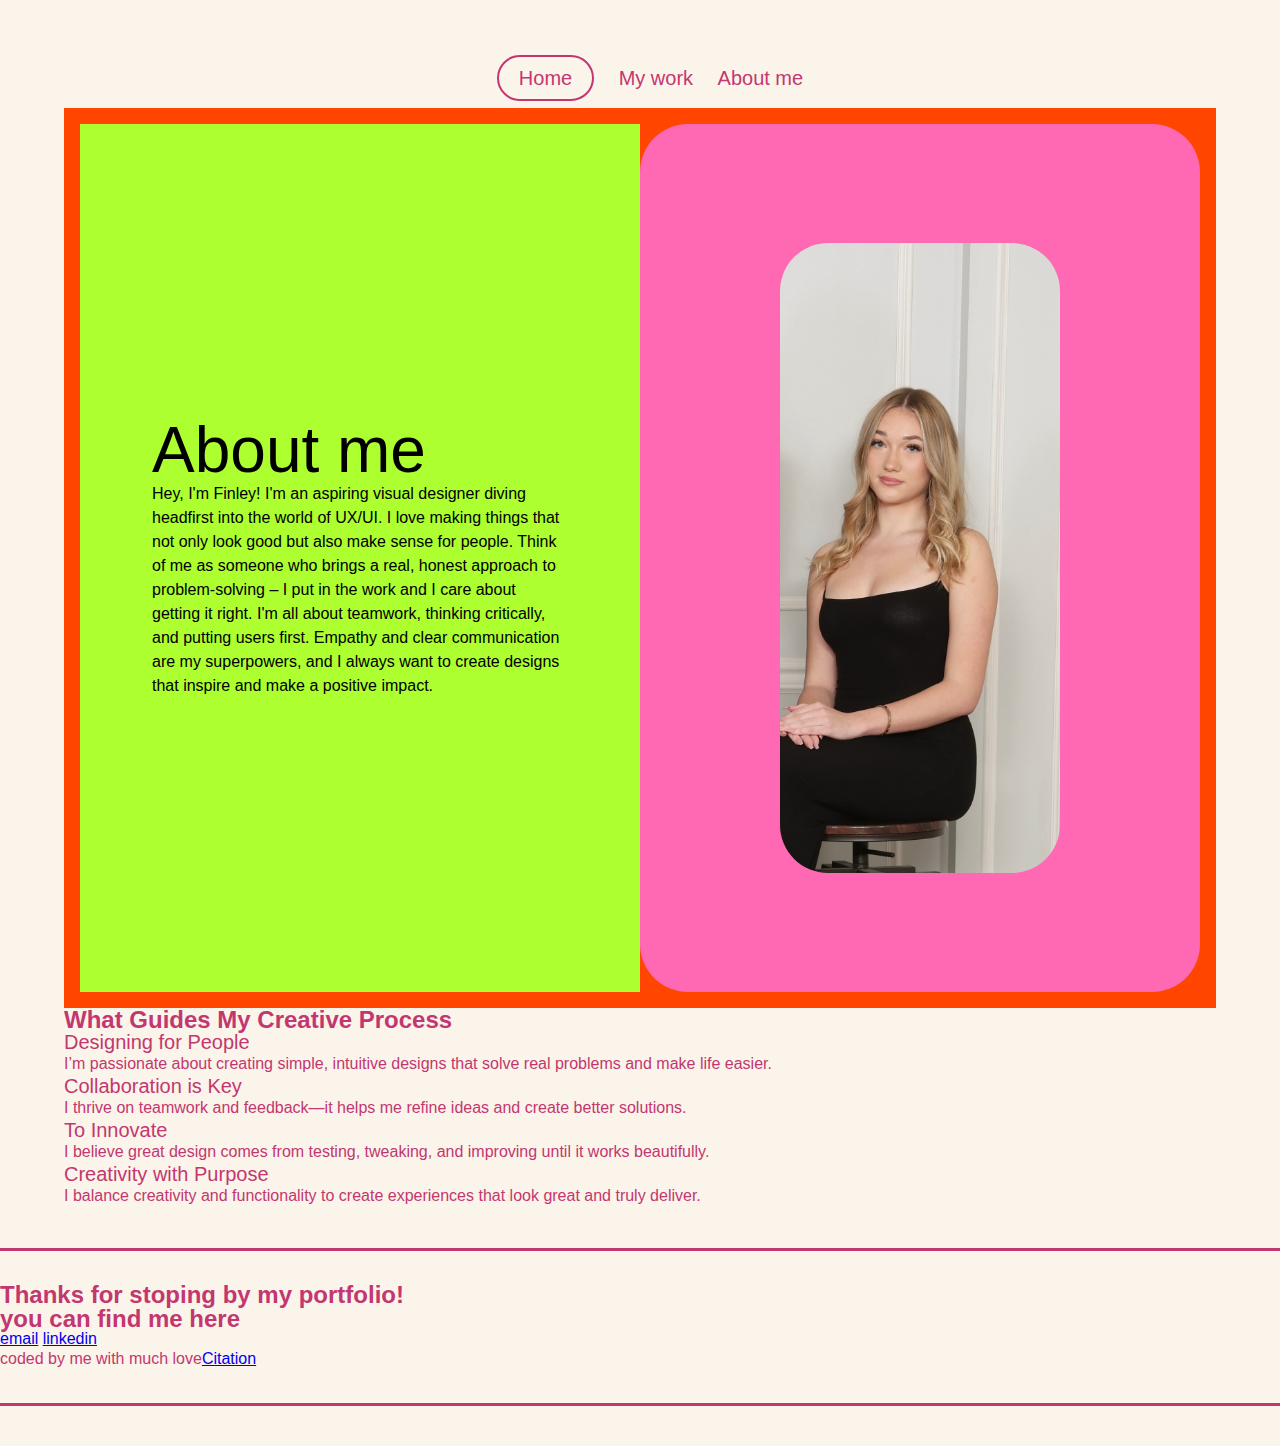
==== about-me.html @ 46d47a9a "updates" ====
<!DOCTYPE html>
<html lang="en">
  <head>
    <meta charset="utf-8" />
    <title>My portfolio</title>
    <meta name="viewport" content="width=device-width, initial-scale=1" />
    <link rel="stylesheet" href="css/styles.css" />
  </head>
  <body>
    <header>
      <nav>
        <a href="index.html">Home</a>
        <a href="projects.html">My work</a>
        <a href="about-me.html">About me</a>
      </nav>
    </header>

    <main>
      <div class="main-content-column">
        <section class="bio-wrapper">
          <div class="box2">
            <div class="bio">
              <h1>About me</h1>
              <p>
                Hey, I'm Finley! I'm an aspiring visual designer diving
                headfirst into the world of UX/UI. I love making things that not
                only look good but also make sense for people. Think of me as
                someone who brings a real, honest approach to problem-solving –
                I put in the work and I care about getting it right. I'm all
                about teamwork, thinking critically, and putting users first.
                Empathy and clear communication are my superpowers, and I always
                want to create designs that inspire and make a positive impact.
              </p>
            </div>
          </div>
          <div class="image-of-me">
            <img
              src="portfolio-images/IMG_5397.jpg"
              alt="place holder image"
              width="809"
              height="1821"
              class="image-of-me"
            />
          </div>
        </section>

        <section class="about-me" id="about">
          <!-- why i design -->
          <section class="creative-process">
            <h2>What Guides My Creative Process</h2>

            <h3>Designing for People</h3>
            <p>
              I’m passionate about creating simple, intuitive designs that solve
              real problems and make life easier.
            </p>

            <h3>Collaboration is Key</h3>
            <p>
              I thrive on teamwork and feedback—it helps me refine ideas and
              create better solutions.
            </p>

            <h3>To Innovate</h3>
            <p>
              I believe great design comes from testing, tweaking, and improving
              until it works beautifully.
            </p>

            <h3>Creativity with Purpose</h3>
            <p>
              I balance creativity and functionality to create experiences that
              look great and truly deliver. 
            </p>
          </section>
          <!-- end of why i design-->
        </section>
      </div>
    </main>

    <footer>
      <h2>Thanks for stoping by my portfolio!</h2>

      <nav>
        <h2>you can find me here</h2>
        <a href="#">email</a>
        <a href="#"> linkedin</a>
      </nav>
      <p>coded by me with much love<a href="citation.html">Citation</a></p>
    </footer>
  </body>
</html>
---- css/styles.css ----
@import url(reset.css);

/* apply a natural box layout model to all elements, but allowing components to change */
html {
  box-sizing: border-box;
}
*,
*:before,
*:after {
  box-sizing: inherit;
}

body {
  background-color: #fbf4ea;
  font-family: "Poppins", Arial, sans-serif;
  margin: 0;
  padding: 0;
}

.circle-bullet {
  list-style-type: circle;
  list-style-position: inside;
}

/* navigation */
header nav {
  text-align: center;
  padding: 1.25rem;
  margin-top: 3rem;
}

/* Make all images responsive */

img {
  max-width: 100%;
  height: auto;
}

.about-me {
  color: #c33770;
}

header nav a {
  color: #c33770;
  text-decoration: none;
  margin-left: 1.25rem;
  font-size: 1.25rem;
  font-weight: 500;
}

.bio-wrapper {
  width: 100%;
  display: flex;
  flex-direction: column;
  min-height: 100vh;
  padding: 1rem;
  background: orangered;
}

.image-of-me {
  border-radius: 3rem;
  width: 100%;
  display: flex;
  flex-direction: column;
  align-items: center;
  justify-content: center;
  background: hotpink;
}

.box2 {
  width: 100%;
  display: flex;
  flex-direction: column;
  align-items: center;
  justify-content: center;
  background: greenyellow;
}

.bio {
  display: flex;
  flex-direction: column;
  padding: 1rem;
  width: 80%;
}

.image-wrapper {
  width: 100%;
  display: flex;
  flex-direction: column;
  border-radius: 3rem;
  padding: 1rem;
}

.project-wrapper {
  width: 100%;
  display: flex;
  flex-direction: column;
  border-radius: 3rem;
  padding: 1rem;
}

.homepage-desktop {
  width: 80%;
}

.homepage-mobile {
  width: 20%;
}
.project-details-1,
.project-details-2 {
  width: 100%;
  padding: 1rem;
}

header nav a[href="index.html"] {
  border: 2px solid #c33770;
  border-radius: 50px;
  padding: 10px 20px;
}

/* hero section homepage */
.hero-area {
  margin: 2.5rem 0;
  padding: 2rem 0;
  border-top: 3px solid #c33770;
  border-bottom: 3px solid #c33770;
  display: inline-block;
  vertical-align: top;
  text-align: left;
  width: 100%;
  height: 500px;
}

.hero-content {
  width: 80rem;
  height: 56.25rem;
  margin: 0 auto;
  padding: 2.5rem;
}

/* hero section for project 1 */
section.project-hero {
  margin: 2.5rem 0;
  padding: 4rem;
  background-color: #c33770;
  display: inline-block;
  vertical-align: top;
  text-align: left;
  width: 100%;
  color: #fbf4ea;
}

.hero-text {
  margin-left: 2rem;
}

.hero-content {
  width: 80rem;
  height: 56.25rem;
  margin: 0 auto;
  padding: 2.5rem;
}

/* project cards */
.project-list {
  display: flex;
  flex-direction: row;
  width: 90%;
  margin: 0 auto;
  text-align: center;
}

/* project cards */
.project-card {
  border: 2px solid #c33770;
  padding: 1.25rem;
  margin: 1.25rem;
  border-radius: 1rem;
  width: 50%;
  min-height: 50vh;
  text-align: left;
  display: flex;
  flex-direction: column;
}

.project-description {
  border-top: 1px solid black;
  margin-top: 1rem;
  padding-top: 0.725rem;
  flex: 1;
}

/*  text styles */
h1 {
  font-size: 4rem;
}

h2 {
  font-size: 1.5rem;
  font-weight: 600;
}

h3 {
  font-size: 1.25rem;
}

p {
  font-size: 1rem;
  line-height: 1.5;
}

.project-description {
  font-size: 1.4rem;
  line-height: 1.4;
}

.special-font {
  font-family: "Shadows Into Light Two", cursive;
}

/*  main content */
main {
  width: 90%;
  margin: 0 auto;
}

/* image styles */
img {
  max-width: 100%;
}

footer {
  margin: 2.5rem 0;
  padding: 2rem 0;
  border-top: 3px solid #c33770;
  border-bottom: 3px solid #c33770;
  display: inline-block;
  vertical-align: top;
  text-align: left;
  width: 100%;
  color: #c33770;
}

.hero-area {
  color: #c36f37;
  padding: 3rem;
  display: flex;
  flex-direction: column;
  background: lightblue;
}

.hero-tagline {
  flex: 1;

  display: flex;
  flex-direction: column;
  align-items: flex-end;
  justify-content: flex-end;
}

/*----------- media Queries -----------*/

/* Large devices (desktops, 992px and up) */
@media (min-width: 992px) {
  .image-wrapper {
    flex-direction: row;
  }

  .project-details-1,
  .project-details-2 {
    width: 50%;
    padding: 1rem;
  }

  .project-wrapper {
    flex-direction: row;
  }

  .bio-wrapper {
    flex-direction: row;
  }

  .image-of-me {
    width: 50%;
  }

  .box2 {
    width: 50%;
  }
}

/* X-Large devices (large desktops, 1200px and up) */
@media (min-width: 1200px) {
}

/* XX-Large devices (larger desktops, 1400px and up) */
@media (min-width: 1400px) {
}
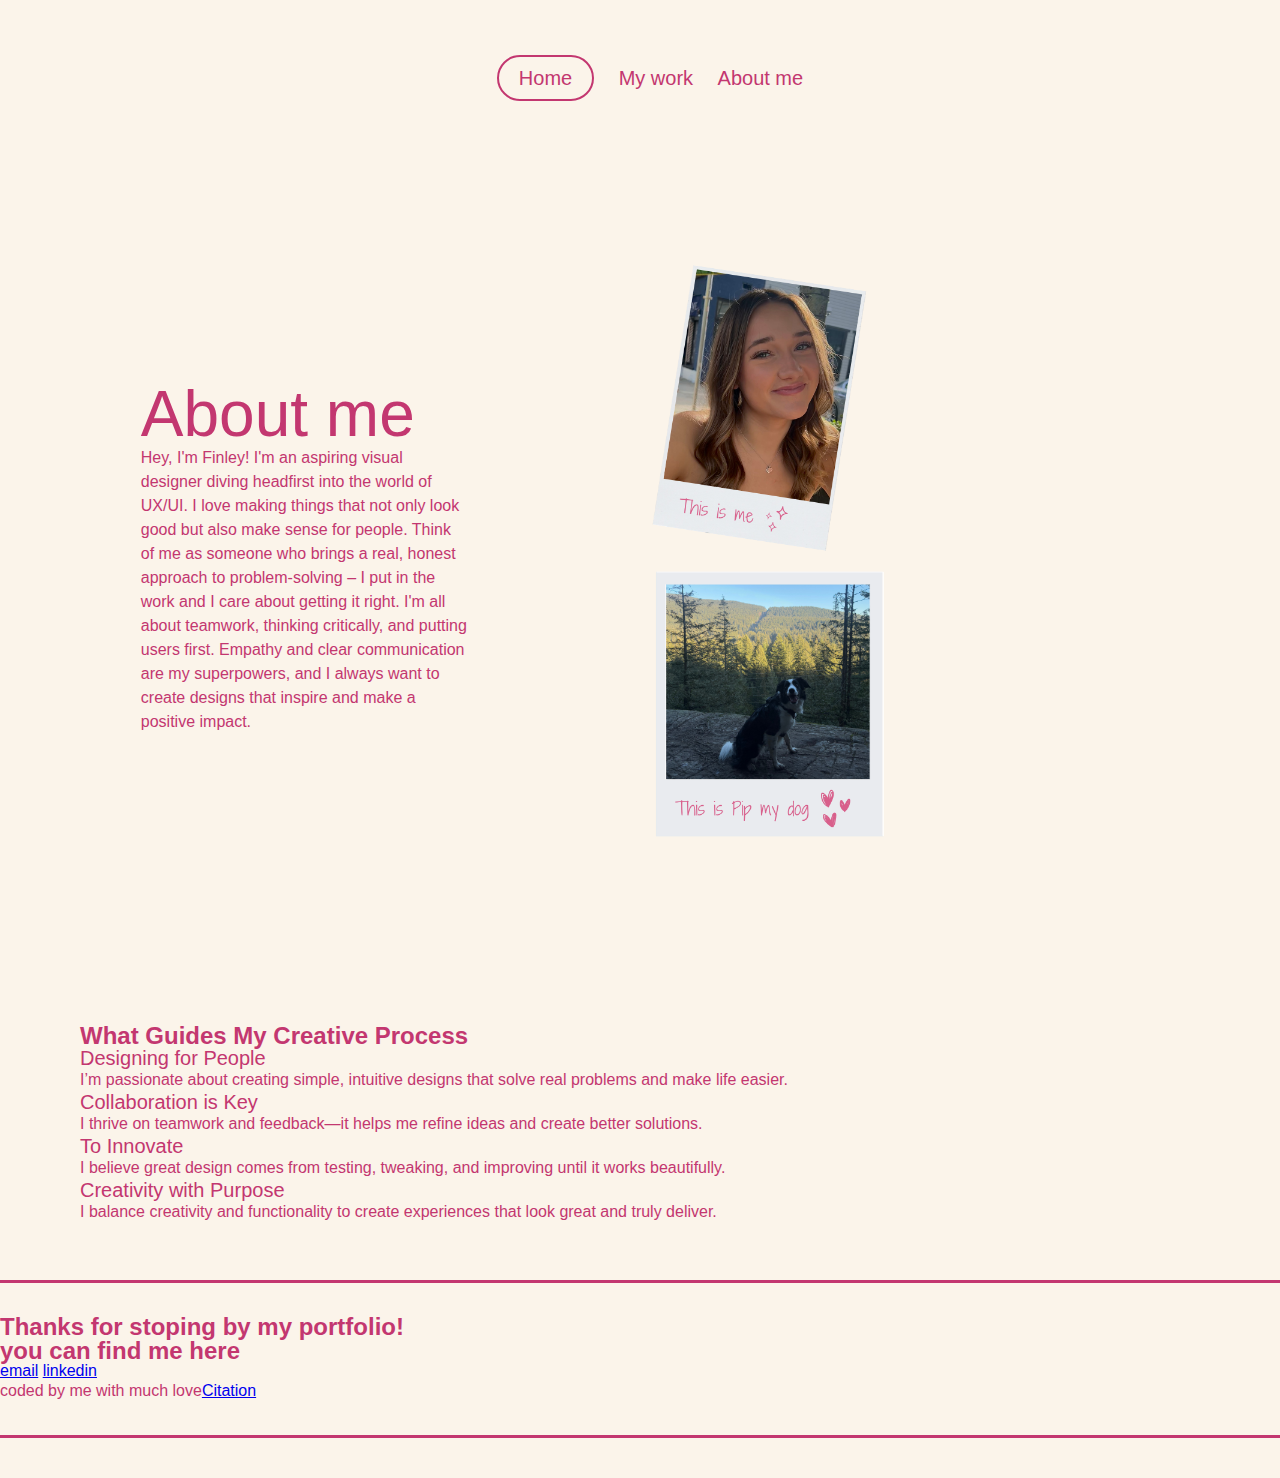
==== commit d7616db3: "update about me page" ====
--- a/about-me.html
+++ b/about-me.html
@@ -34,13 +34,27 @@
             </div>
           </div>
           <div class="image-of-me">
-            <img
-              src="portfolio-images/IMG_5397.jpg"
-              alt="place holder image"
-              width="809"
-              height="1821"
-              class="image-of-me"
-            />
+            <ul>
+              <li>
+                <img
+                  src="portfolio-images/Me.png"
+                  alt="Image of me"
+                  width="500"
+                  height="500"
+                  class="image-of-me"
+                />
+              </li>
+
+              <li>
+                <img
+                  src="portfolio-images/pip.png"
+                  alt="Image of me"
+                  width="500"
+                  height="500"
+                  class="image-of-me"
+                />
+              </li>
+            </ul>
           </div>
         </section>
 
--- a/css/styles.css
+++ b/css/styles.css
@@ -54,7 +54,6 @@
   flex-direction: column;
   min-height: 100vh;
   padding: 1rem;
-  background: orangered;
 }
 
 .image-of-me {
@@ -64,7 +63,6 @@
   flex-direction: column;
   align-items: center;
   justify-content: center;
-  background: hotpink;
 }
 
 .box2 {
@@ -73,7 +71,6 @@
   flex-direction: column;
   align-items: center;
   justify-content: center;
-  background: greenyellow;
 }
 
 .bio {
@@ -81,6 +78,7 @@
   flex-direction: column;
   padding: 1rem;
   width: 80%;
+  color: #c33770;
 }
 
 .image-wrapper {
@@ -88,6 +86,23 @@
   display: flex;
   flex-direction: column;
   border-radius: 3rem;
+  padding: 1rem;
+}
+
+.creative-process {
+  width: 100%;
+  padding: 1rem;
+}
+
+.final-image {
+  padding: 0.5rem;
+}
+
+.icons {
+  padding: 1rem;
+}
+
+.footer-content {
   padding: 1rem;
 }
 
@@ -107,7 +122,15 @@
   width: 20%;
 }
 .project-details-1,
-.project-details-2 {
+.project-details-2,
+.project-details-3,
+.project-details-4,
+.project-details-5
+  .project-details-7
+  .project-details-8
+  .project-9
+  .project-details-10
+  .project-details {
   width: 100%;
   padding: 1rem;
 }
@@ -116,6 +139,10 @@
   border: 2px solid #c33770;
   border-radius: 50px;
   padding: 10px 20px;
+}
+
+.footer {
+  padding: 1rem;
 }
 
 /* hero section homepage */
@@ -164,7 +191,7 @@
 /* project cards */
 .project-list {
   display: flex;
-  flex-direction: row;
+  flex-direction: column;
   width: 90%;
   margin: 0 auto;
   text-align: center;
@@ -184,7 +211,7 @@
 }
 
 .project-description {
-  border-top: 1px solid black;
+  border-top: 1px #c33770;
   margin-top: 1rem;
   padding-top: 0.725rem;
   flex: 1;
@@ -234,24 +261,29 @@
   padding: 2rem 0;
   border-top: 3px solid #c33770;
   border-bottom: 3px solid #c33770;
-  display: inline-block;
-  vertical-align: top;
-  text-align: left;
-  width: 100%;
-  color: #c33770;
+  width: 100%;
+  color: #c33770;
+  display: flex;
+  flex-direction: column;
 }
 
 .hero-area {
-  color: #c36f37;
+  color: #c33770;
   padding: 3rem;
   display: flex;
   flex-direction: column;
-  background: lightblue;
 }
 
 .hero-tagline {
   flex: 1;
-
+  display: flex;
+  flex-direction: column;
+  align-items: flex-end;
+  justify-content: flex-end;
+}
+/*----------- i dont know how to d this -----------*/
+.footer-tagline {
+  flex: 1;
   display: flex;
   flex-direction: column;
   align-items: flex-end;
@@ -267,10 +299,21 @@
   }
 
   .project-details-1,
-  .project-details-2 {
+  .project-details-2
+    .project-3
+    .project-4
+    .project-5
+    .project-details-7
+    .project-details-8
+    .project-9
+    .project-details-10
+    .project-details {
     width: 50%;
     padding: 1rem;
   }
+  .project-list {
+    flex-direction: row;
+  }
 
   .project-wrapper {
     flex-direction: row;
@@ -281,11 +324,11 @@
   }
 
   .image-of-me {
-    width: 50%;
+    width: 60%;
   }
 
   .box2 {
-    width: 50%;
+    width: 40%;
   }
 }
 
@@ -296,3 +339,4 @@
 /* XX-Large devices (larger desktops, 1400px and up) */
 @media (min-width: 1400px) {
 }
+.project-list;
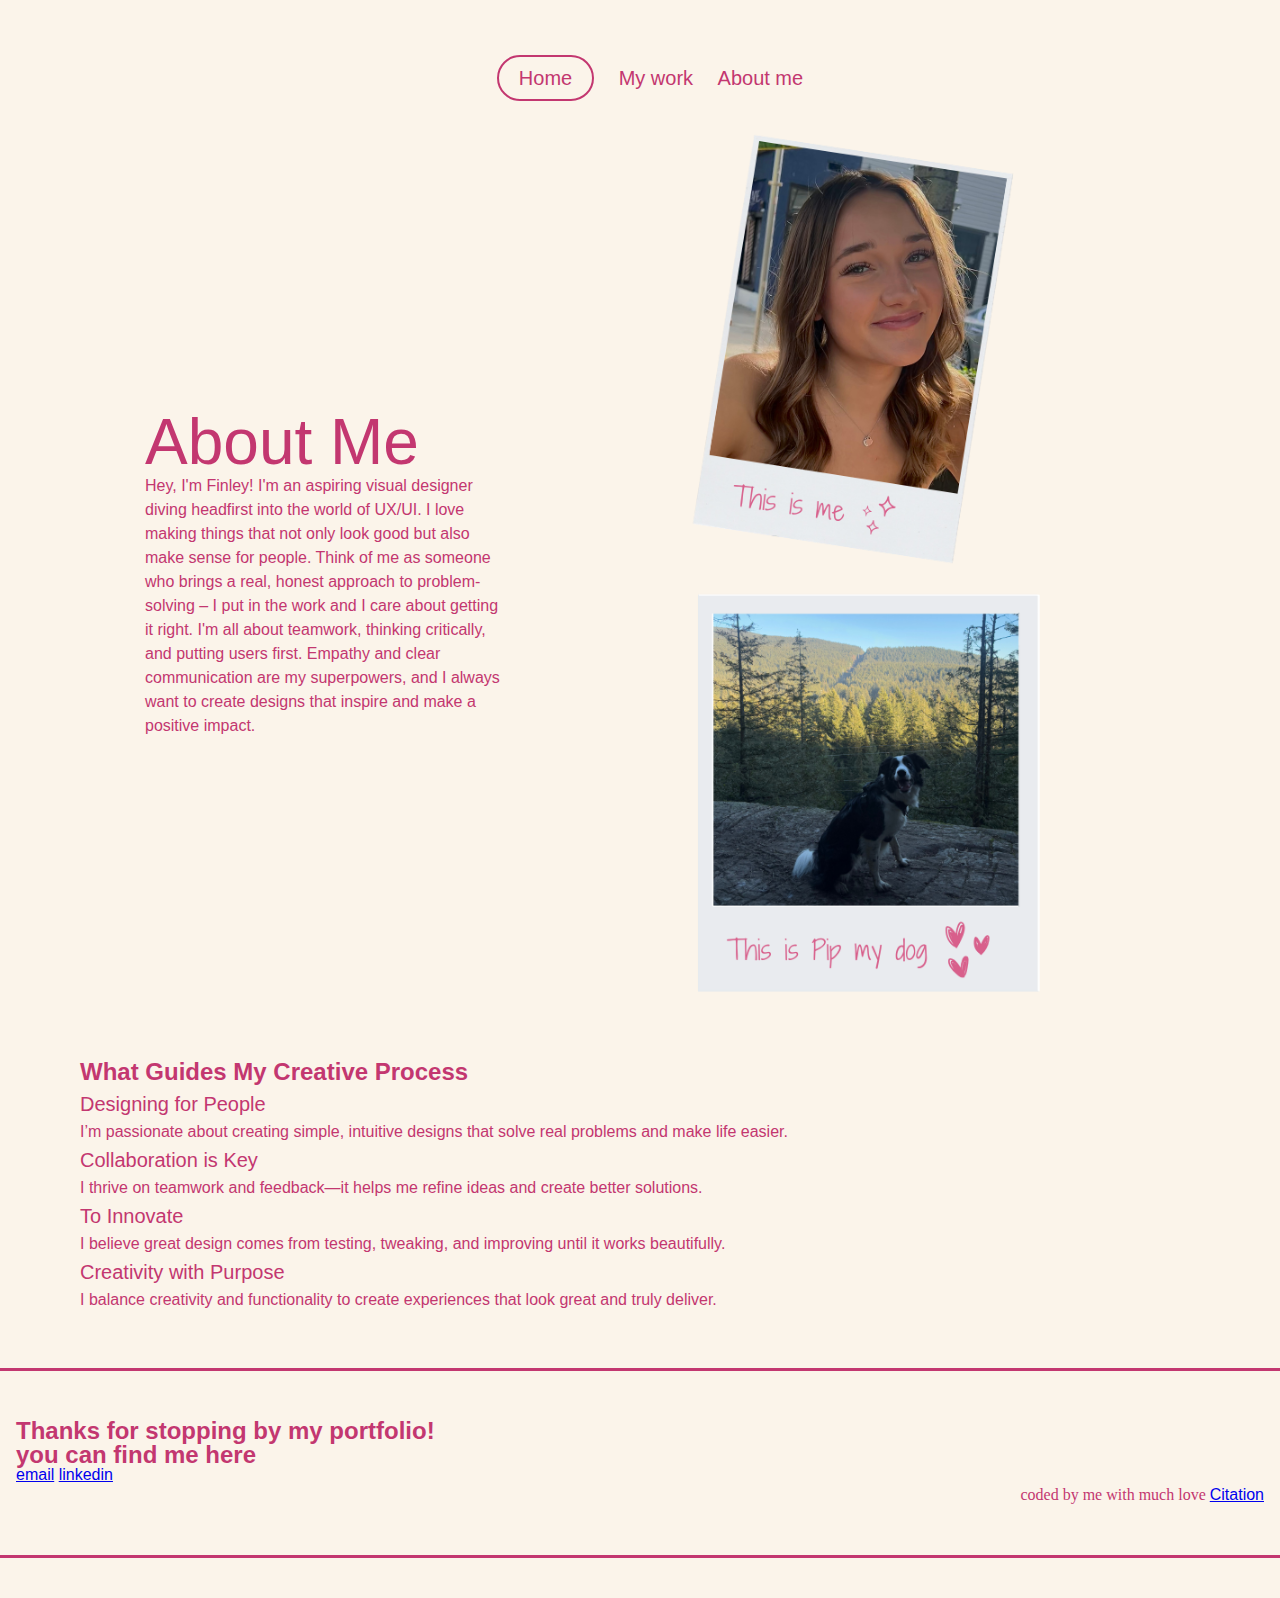
==== commit a66e544f: "update" ====
--- a/about-me.html
+++ b/about-me.html
@@ -20,7 +20,7 @@
         <section class="bio-wrapper">
           <div class="box2">
             <div class="bio">
-              <h1>About me</h1>
+              <h1>About Me</h1>
               <p>
                 Hey, I'm Finley! I'm an aspiring visual designer diving
                 headfirst into the world of UX/UI. I love making things that not
@@ -93,14 +93,23 @@
     </main>
 
     <footer>
-      <h2>Thanks for stoping by my portfolio!</h2>
+      <section class="footer-content">
+        <h2>Thanks for stopping by my portfolio!</h2>
 
-      <nav>
-        <h2>you can find me here</h2>
-        <a href="#">email</a>
-        <a href="#"> linkedin</a>
-      </nav>
-      <p>coded by me with much love<a href="citation.html">Citation</a></p>
+        <nav>
+          <h2>you can find me here</h2>
+          <a href="#">email</a>
+          <a href="#"> linkedin</a>
+          <a href="#"> </a>
+        </nav>
+
+        <div class="footer-tagline">
+          <p> <span class="special-font"> coded by me with much love </span> <a href="citation.html">Citation</a></p>
+        </div>
+      </section>
+
+      </section>
     </footer>
+    
   </body>
 </html>
--- a/css/styles.css
+++ b/css/styles.css
@@ -71,6 +71,7 @@
   flex-direction: column;
   align-items: center;
   justify-content: center;
+  color: #c33770;
 }
 
 .bio {
@@ -216,6 +217,12 @@
   padding-top: 0.725rem;
   flex: 1;
 }
+.creative-process {
+  font-size: 1.4rem;
+  line-height: 2rem;
+  display: flex;
+  flex-direction: column;
+}
 
 /*  text styles */
 h1 {
@@ -243,6 +250,10 @@
 
 .special-font {
   font-family: "Shadows Into Light Two", cursive;
+}
+
+.heading {
+  color: #c33770;
 }
 
 /*  main content */
@@ -324,11 +335,11 @@
   }
 
   .image-of-me {
-    width: 60%;
+    width: 90%;
   }
 
   .box2 {
-    width: 40%;
+    width: 70%;
   }
 }
 
@@ -339,4 +350,3 @@
 /* XX-Large devices (larger desktops, 1400px and up) */
 @media (min-width: 1400px) {
 }
-.project-list;
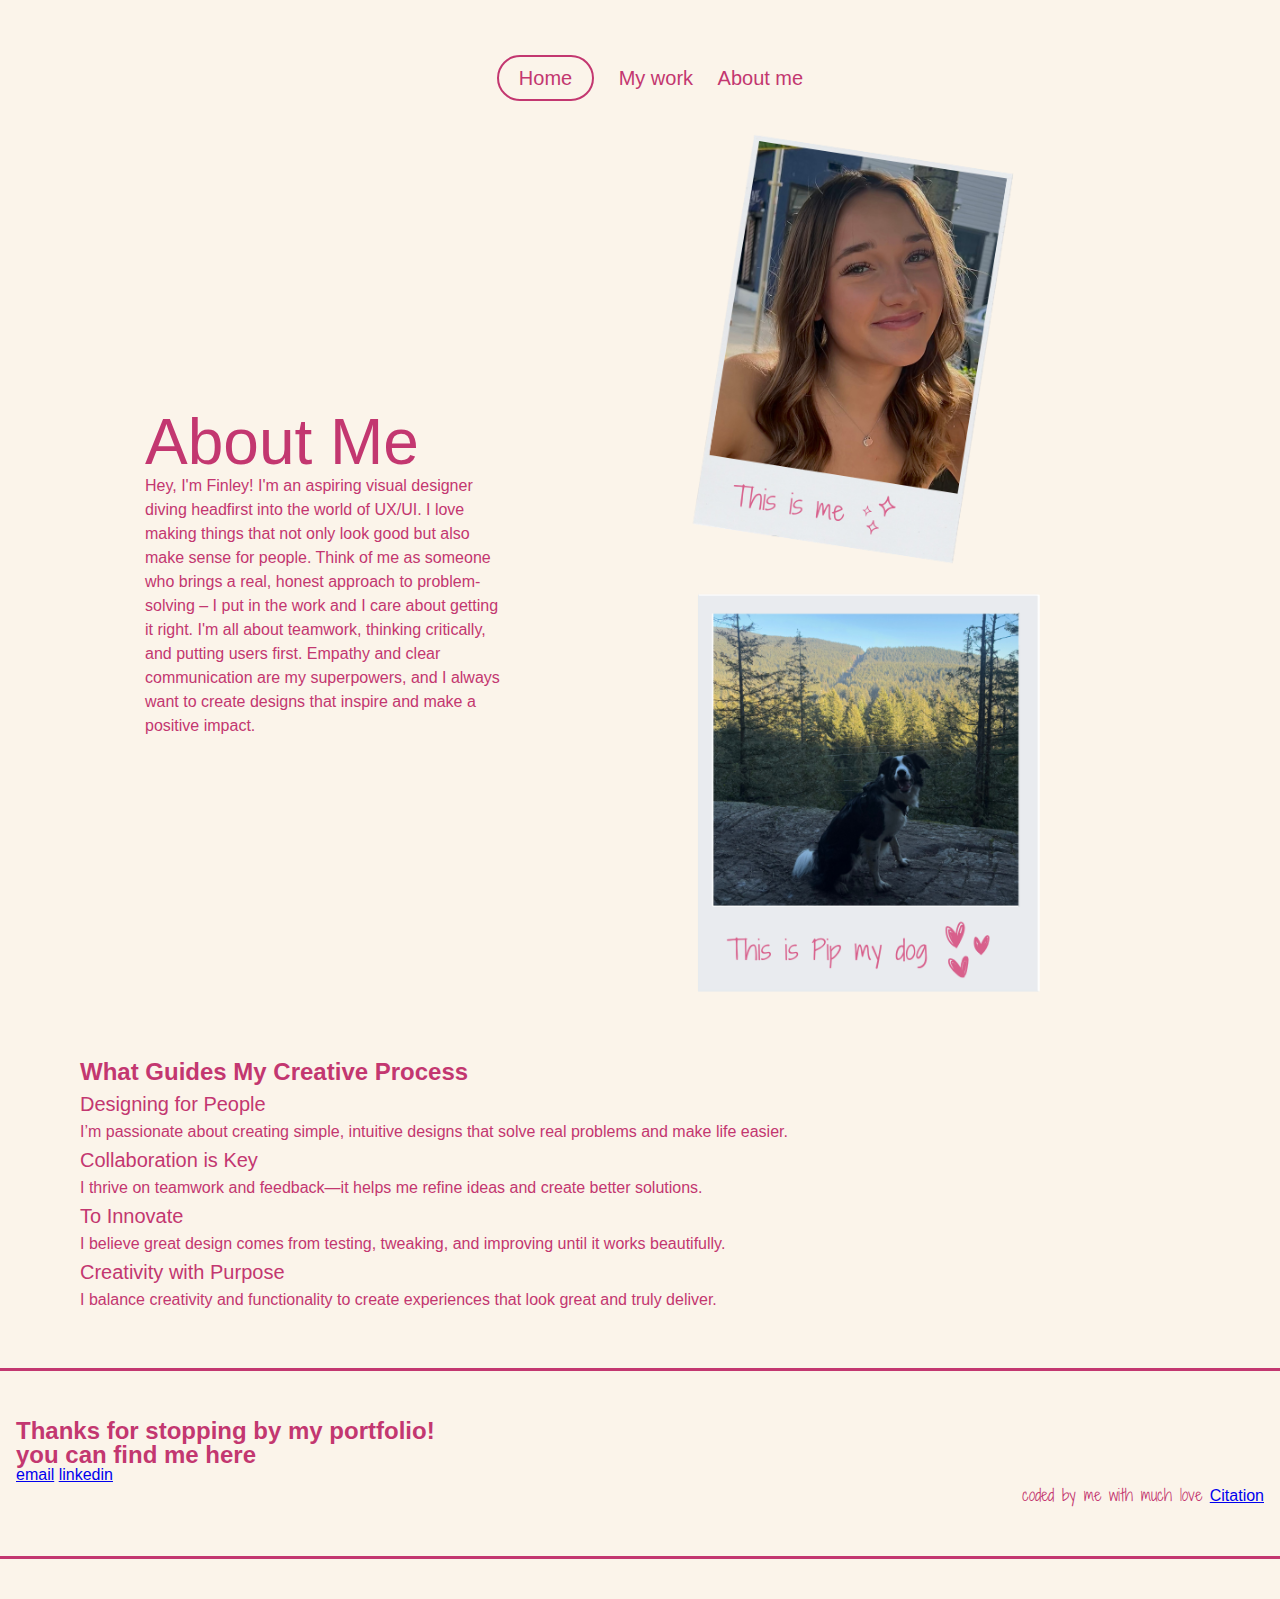
==== commit 3f192402: "updates" ====
--- a/about-me.html
+++ b/about-me.html
@@ -5,6 +5,10 @@
     <title>My portfolio</title>
     <meta name="viewport" content="width=device-width, initial-scale=1" />
     <link rel="stylesheet" href="css/styles.css" />
+    <link
+      href="https://fonts.googleapis.com/css2?family=Shadows+Into+Light+Two&display=swap"
+      rel="stylesheet"
+    />
   </head>
   <body>
     <header>
@@ -95,21 +99,19 @@
     <footer>
       <section class="footer-content">
         <h2>Thanks for stopping by my portfolio!</h2>
-
         <nav>
           <h2>you can find me here</h2>
           <a href="#">email</a>
           <a href="#"> linkedin</a>
           <a href="#"> </a>
         </nav>
-
         <div class="footer-tagline">
-          <p> <span class="special-font"> coded by me with much love </span> <a href="citation.html">Citation</a></p>
+          <p>
+            <span class="special-font"> coded by me with much love </span>
+            <a href="citation.html">Citation</a>
+          </p>
         </div>
       </section>
-
-      </section>
     </footer>
-    
   </body>
 </html>
--- a/css/styles.css
+++ b/css/styles.css
@@ -16,10 +16,46 @@
   margin: 0;
   padding: 0;
 }
-
+/* Make all images responsive */
+
+img {
+  max-width: 100%;
+  height: auto;
+}
+
+/* Typography Styles */
+
+h1 {
+  font-size: 2.2rem;
+}
+
+h2 {
+  font-size: 1.5rem;
+  font-weight: 600;
+}
+
+h3 {
+  font-size: 1.25rem;
+}
+
+p {
+  font-size: 1rem;
+  line-height: 1.5;
+}
+
+.project-subheading {
+  font-size: 1.5rem;
+  font-weight: 600;
+  margin-bottom: 1rem;
+}
+
+.project-details-list {
+  margin-bottom: 1rem;
+}
 .circle-bullet {
   list-style-type: circle;
   list-style-position: inside;
+  margin-bottom: 0.5rem;
 }
 
 /* navigation */
@@ -27,13 +63,6 @@
   text-align: center;
   padding: 1.25rem;
   margin-top: 3rem;
-}
-
-/* Make all images responsive */
-
-img {
-  max-width: 100%;
-  height: auto;
 }
 
 .about-me {
@@ -134,6 +163,7 @@
   .project-details {
   width: 100%;
   padding: 1rem;
+  background: lightblue;
 }
 
 header nav a[href="index.html"] {
@@ -204,7 +234,7 @@
   padding: 1.25rem;
   margin: 1.25rem;
   border-radius: 1rem;
-  width: 50%;
+  width: 100%;
   min-height: 50vh;
   text-align: left;
   display: flex;
@@ -217,35 +247,17 @@
   padding-top: 0.725rem;
   flex: 1;
 }
+
+.project-case-study-description {
+  font-size: 1.4rem;
+  line-height: 1.4;
+  margin-bottom: 1rem;
+}
 .creative-process {
   font-size: 1.4rem;
   line-height: 2rem;
   display: flex;
   flex-direction: column;
-}
-
-/*  text styles */
-h1 {
-  font-size: 4rem;
-}
-
-h2 {
-  font-size: 1.5rem;
-  font-weight: 600;
-}
-
-h3 {
-  font-size: 1.25rem;
-}
-
-p {
-  font-size: 1rem;
-  line-height: 1.5;
-}
-
-.project-description {
-  font-size: 1.4rem;
-  line-height: 1.4;
 }
 
 .special-font {
@@ -260,11 +272,6 @@
 main {
   width: 90%;
   margin: 0 auto;
-}
-
-/* image styles */
-img {
-  max-width: 100%;
 }
 
 footer {
@@ -308,7 +315,12 @@
   .image-wrapper {
     flex-direction: row;
   }
-
+  h1 {
+    font-size: 4rem;
+  }
+  .project-card {
+    width: 50%;
+  }
   .project-details-1,
   .project-details-2
     .project-3
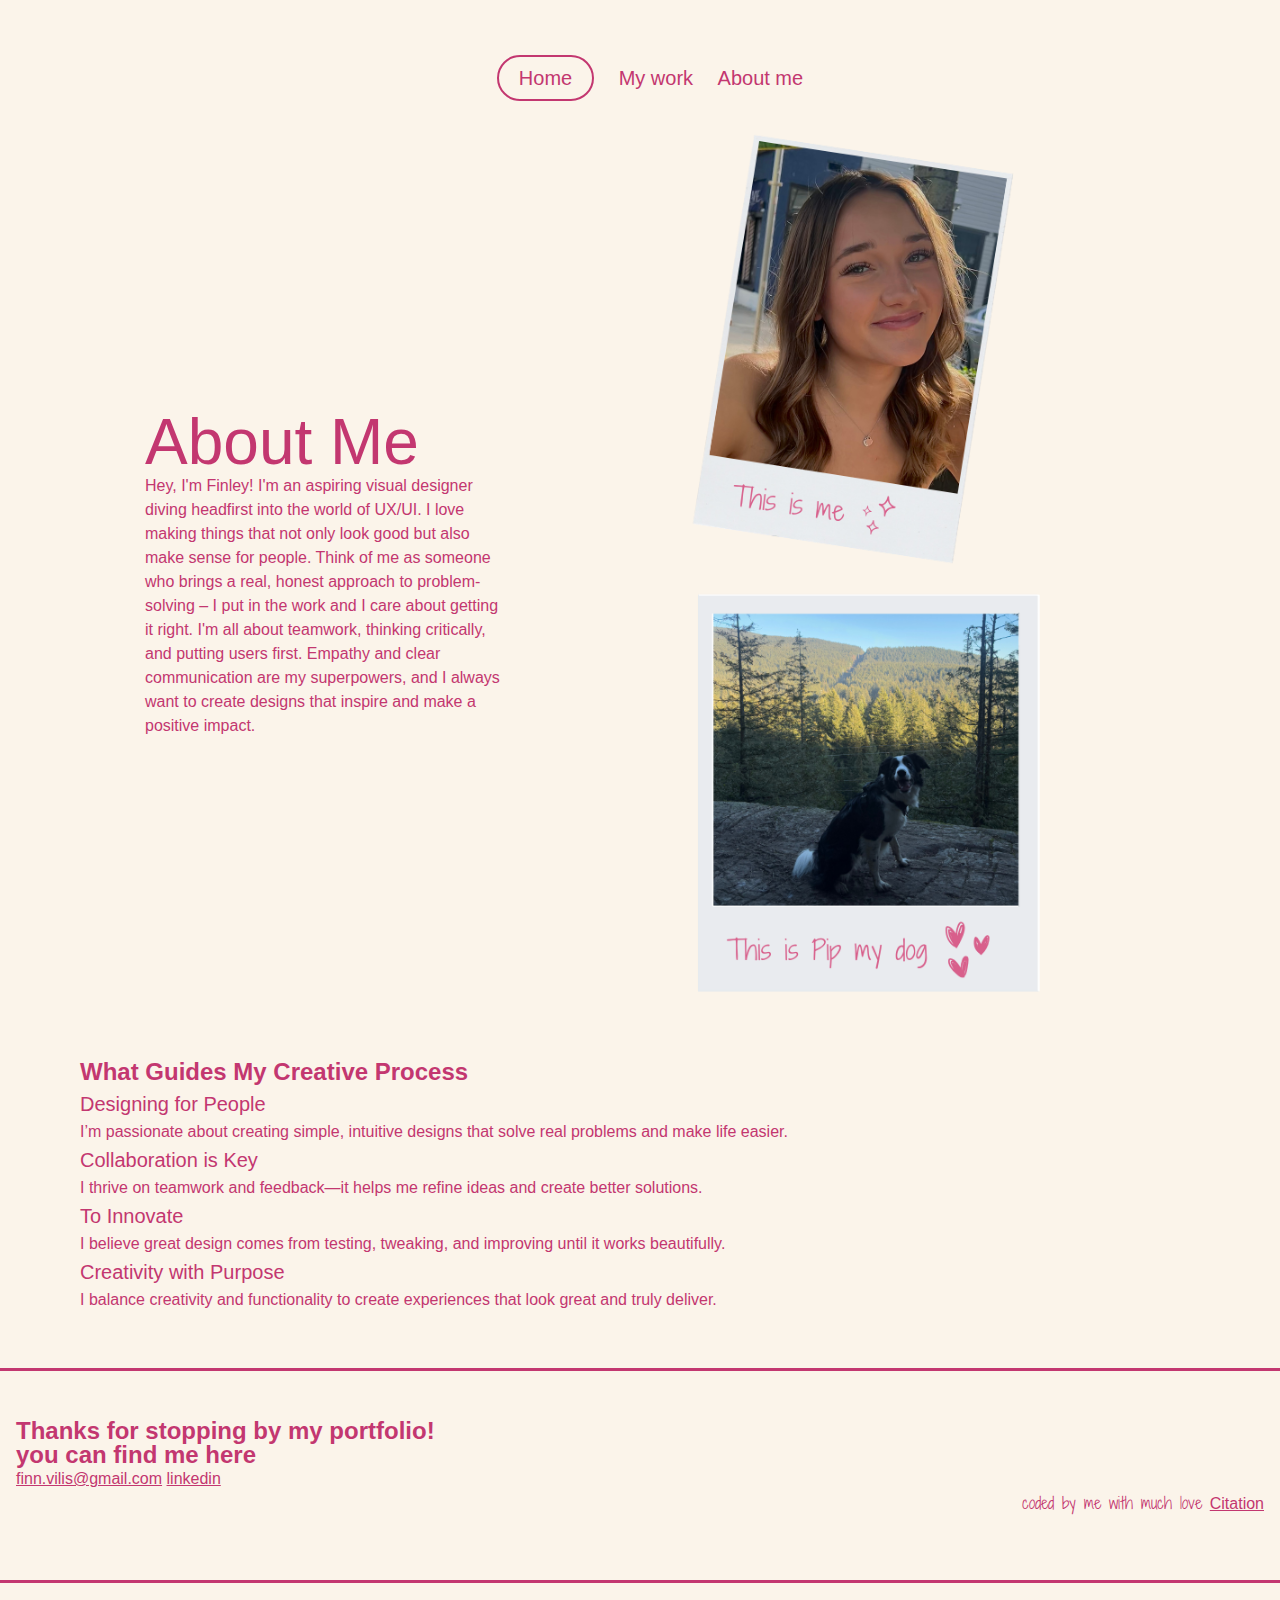
==== commit 14195375: "updated footer" ====
--- a/about-me.html
+++ b/about-me.html
@@ -101,9 +101,10 @@
         <h2>Thanks for stopping by my portfolio!</h2>
         <nav>
           <h2>you can find me here</h2>
-          <a href="#">email</a>
-          <a href="#"> linkedin</a>
-          <a href="#"> </a>
+          <a href="mailto:finn.vilis@gmail.com">finn.vilis@gmail.com</a>
+          <a href="https://www.linkedin.com/in/finley-vilis-b42b15308">
+            linkedin</a
+          >
         </nav>
         <div class="footer-tagline">
           <p>
--- a/css/styles.css
+++ b/css/styles.css
@@ -27,6 +27,7 @@
 
 h1 {
   font-size: 2.2rem;
+  line-height: 2.5rem;
 }
 
 h2 {
@@ -64,11 +65,6 @@
   padding: 1.25rem;
   margin-top: 3rem;
 }
-
-.about-me {
-  color: #c33770;
-}
-
 header nav a {
   color: #c33770;
   text-decoration: none;
@@ -77,6 +73,25 @@
   font-weight: 500;
 }
 
+header nav a[href="index.html"] {
+  border: 2px solid #c33770;
+  border-radius: 50px;
+  padding: 10px 20px;
+}
+
+a {
+  color: inherit;
+}
+/*  main content */
+main {
+  width: 90%;
+  margin: 0 auto;
+}
+
+/*  about me content */
+.about-me {
+  color: #c33770;
+}
 .bio-wrapper {
   width: 100%;
   display: flex;
@@ -124,23 +139,21 @@
   padding: 1rem;
 }
 
+/*  top 10 website */
+
+.project-wrapper {
+  width: 100%;
+  display: flex;
+  flex-direction: column;
+  border-radius: 3rem;
+  padding: 1rem;
+}
+
 .final-image {
   padding: 0.5rem;
 }
 
 .icons {
-  padding: 1rem;
-}
-
-.footer-content {
-  padding: 1rem;
-}
-
-.project-wrapper {
-  width: 100%;
-  display: flex;
-  flex-direction: column;
-  border-radius: 3rem;
   padding: 1rem;
 }
 
@@ -163,17 +176,6 @@
   .project-details {
   width: 100%;
   padding: 1rem;
-  background: lightblue;
-}
-
-header nav a[href="index.html"] {
-  border: 2px solid #c33770;
-  border-radius: 50px;
-  padding: 10px 20px;
-}
-
-.footer {
-  padding: 1rem;
 }
 
 /* hero section homepage */
@@ -188,7 +190,20 @@
   width: 100%;
   height: 500px;
 }
-
+.hero-area {
+  color: #c33770;
+  padding: 3rem;
+  display: flex;
+  flex-direction: column;
+}
+
+.hero-tagline {
+  flex: 1;
+  display: flex;
+  flex-direction: column;
+  align-items: flex-end;
+  justify-content: flex-end;
+}
 .hero-content {
   width: 80rem;
   height: 56.25rem;
@@ -268,12 +283,6 @@
   color: #c33770;
 }
 
-/*  main content */
-main {
-  width: 90%;
-  margin: 0 auto;
-}
-
 footer {
   margin: 2.5rem 0;
   padding: 2rem 0;
@@ -284,28 +293,22 @@
   display: flex;
   flex-direction: column;
 }
-
-.hero-area {
-  color: #c33770;
-  padding: 3rem;
-  display: flex;
-  flex-direction: column;
-}
-
-.hero-tagline {
+.footer-tagline {
   flex: 1;
   display: flex;
   flex-direction: column;
   align-items: flex-end;
   justify-content: flex-end;
 }
-/*----------- i dont know how to d this -----------*/
-.footer-tagline {
-  flex: 1;
-  display: flex;
-  flex-direction: column;
-  align-items: flex-end;
-  justify-content: flex-end;
+
+.footer-content {
+  padding: 1rem;
+  margin-bottom: 1rem;
+  line-height: 1.5rem;
+}
+
+.footer {
+  padding: 1rem;
 }
 
 /*----------- media Queries -----------*/
@@ -317,6 +320,7 @@
   }
   h1 {
     font-size: 4rem;
+    line-height: 4rem;
   }
   .project-card {
     width: 50%;
@@ -353,7 +357,6 @@
   .box2 {
     width: 70%;
   }
-}
 
 /* X-Large devices (large desktops, 1200px and up) */
 @media (min-width: 1200px) {
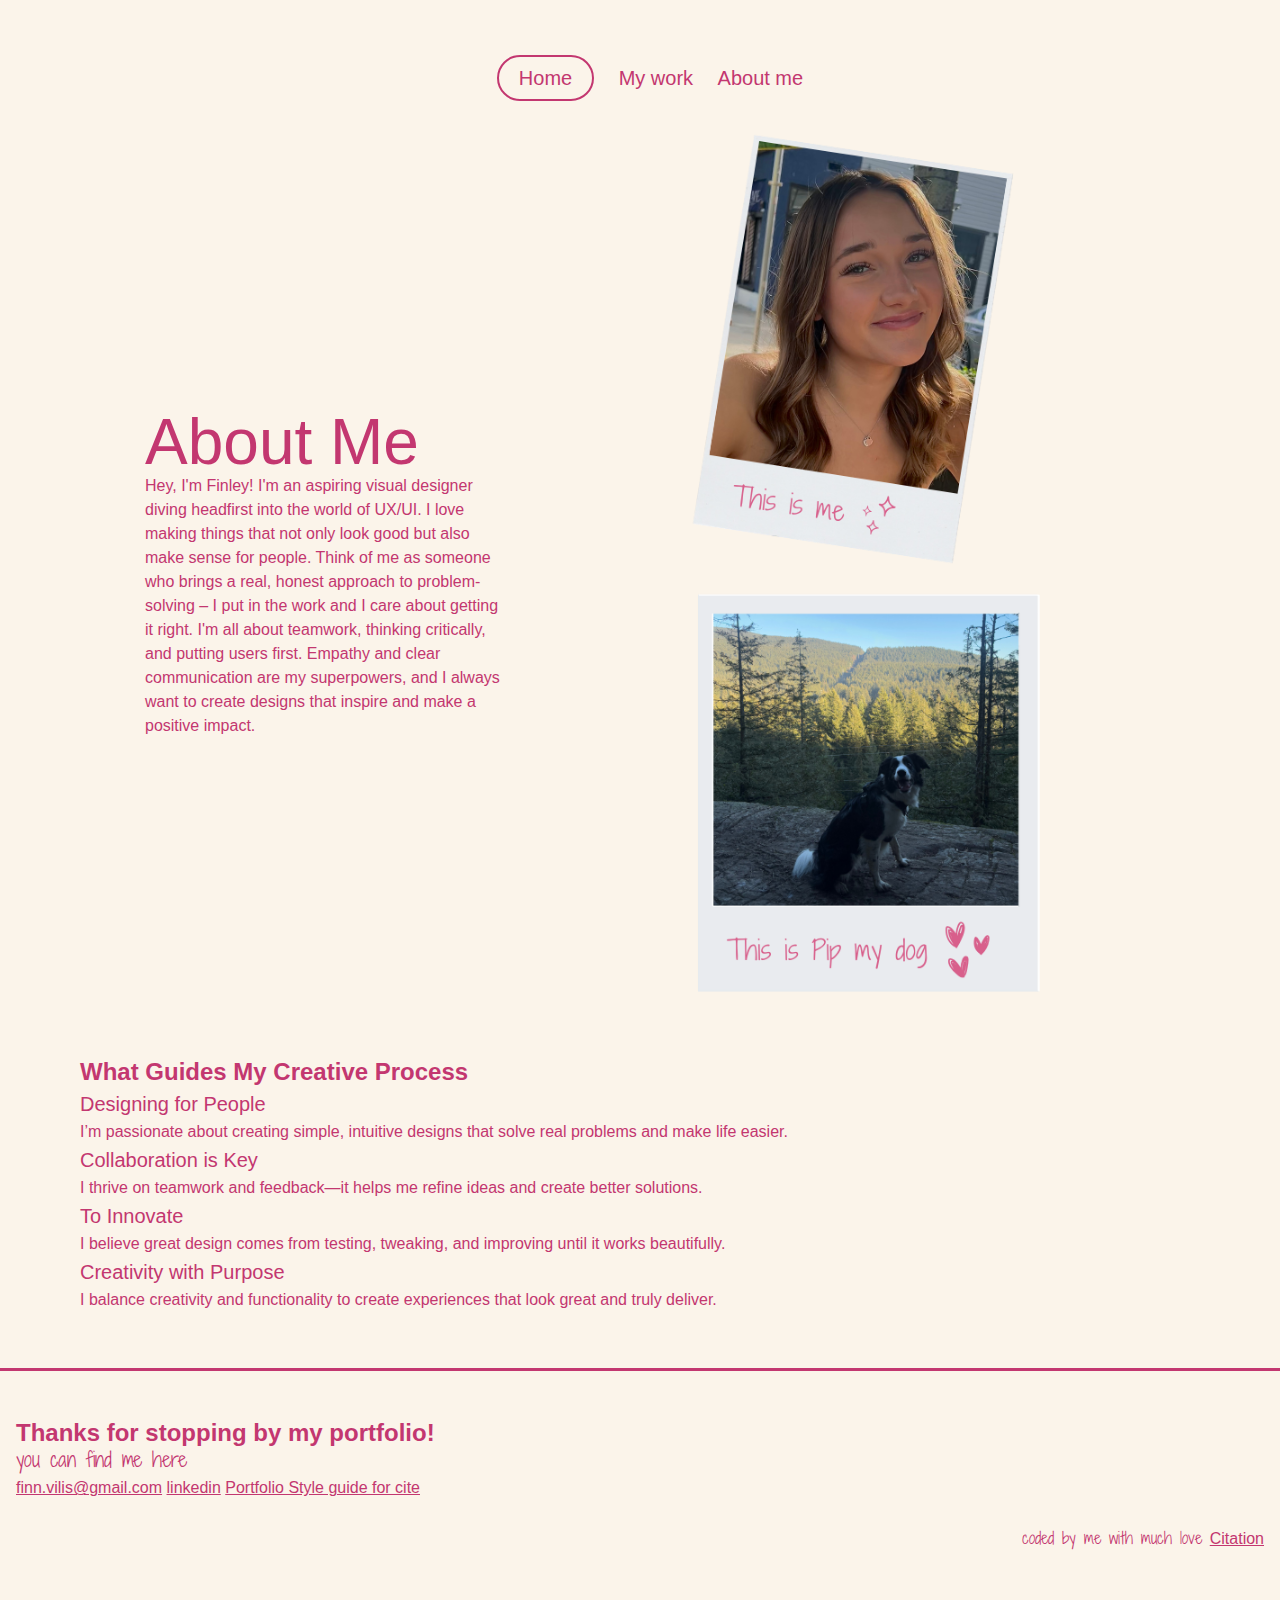
==== commit b06d8a5c: "final update" ====
--- a/about-me.html
+++ b/about-me.html
@@ -99,11 +99,16 @@
     <footer>
       <section class="footer-content">
         <h2>Thanks for stopping by my portfolio!</h2>
+        <h3><span class="special-font">you can find me here</span></h3>
         <nav>
-          <h2>you can find me here</h2>
           <a href="mailto:finn.vilis@gmail.com">finn.vilis@gmail.com</a>
           <a href="https://www.linkedin.com/in/finley-vilis-b42b15308">
             linkedin</a
+          >
+          <a
+            href=" https://www.figma.com/design/XBQACeEDdHPGKYq5IvrIqQ/Finley-Vilis-Portfolio-style-guide"
+          >
+            Portfolio Style guide for cite</a
           >
         </nav>
         <div class="footer-tagline">
--- a/css/styles.css
+++ b/css/styles.css
@@ -133,6 +133,7 @@
   border-radius: 3rem;
   padding: 1rem;
 }
+
 
 .creative-process {
   width: 100%;
@@ -234,6 +235,14 @@
   padding: 2.5rem;
 }
 
+.citation{
+  margin: 3rem;
+  color: #c33770;
+  font-size: 1.4rem;
+  line-height: 1.4;
+  margin-bottom: 1rem;
+}
+
 /* project cards */
 .project-list {
   display: flex;
@@ -299,12 +308,13 @@
   flex-direction: column;
   align-items: flex-end;
   justify-content: flex-end;
+  margin-top:1.5rem;
 }
 
 .footer-content {
   padding: 1rem;
   margin-bottom: 1rem;
-  line-height: 1.5rem;
+  line-height: 1.7rem;
 }
 
 .footer {
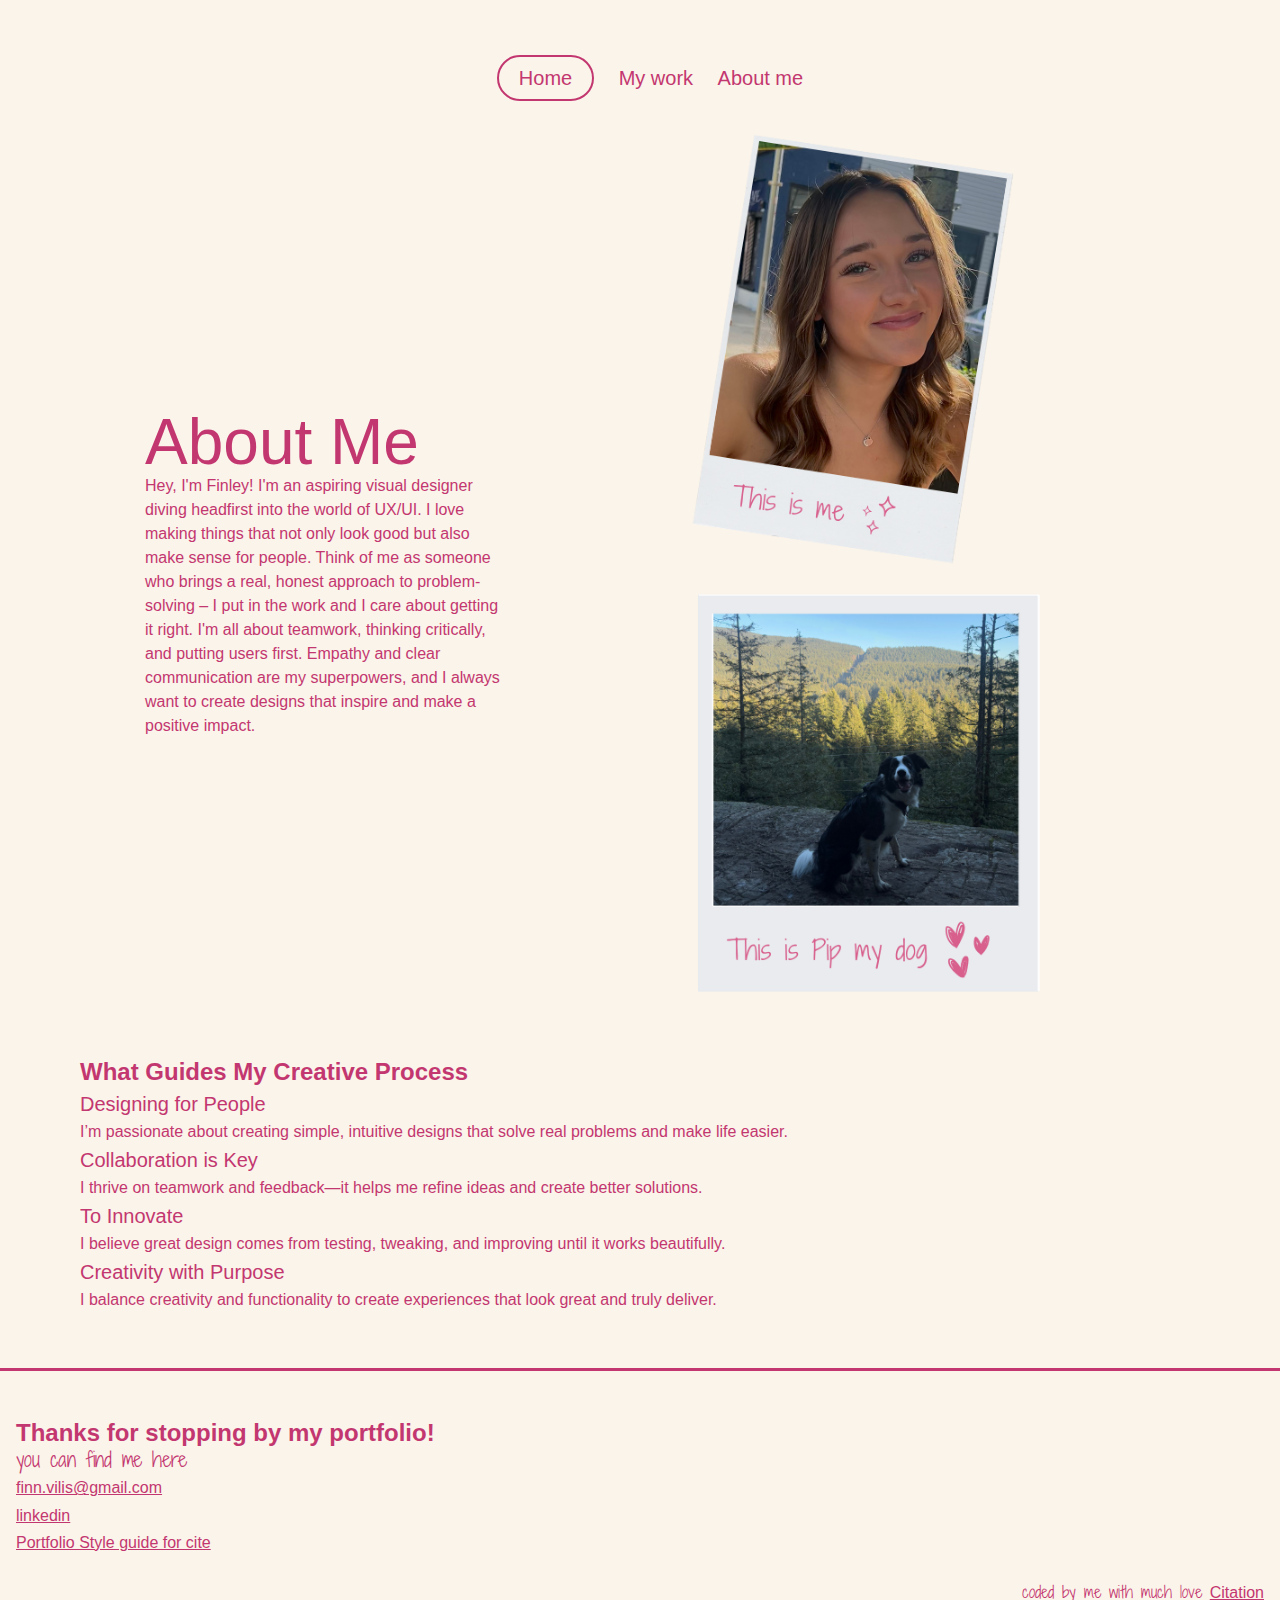
==== commit 16ca8aa9: "update on footer" ====
--- a/about-me.html
+++ b/about-me.html
@@ -18,7 +18,7 @@
         <a href="about-me.html">About me</a>
       </nav>
     </header>
-
+    <!-- Knowledge source: James Neufeld , personal communication, March 10, 2025 -->
     <main>
       <div class="main-content-column">
         <section class="bio-wrapper">
@@ -95,21 +95,27 @@
         </section>
       </div>
     </main>
-
     <footer>
       <section class="footer-content">
         <h2>Thanks for stopping by my portfolio!</h2>
         <h3><span class="special-font">you can find me here</span></h3>
         <nav>
-          <a href="mailto:finn.vilis@gmail.com">finn.vilis@gmail.com</a>
-          <a href="https://www.linkedin.com/in/finley-vilis-b42b15308">
-            linkedin</a
-          >
-          <a
-            href=" https://www.figma.com/design/XBQACeEDdHPGKYq5IvrIqQ/Finley-Vilis-Portfolio-style-guide"
-          >
-            Portfolio Style guide for cite</a
-          >
+          <ul>
+            <li>
+              <a href="mailto:finn.vilis@gmail.com">finn.vilis@gmail.com</a>
+            </li>
+            <li>
+              <a href="https://www.linkedin.com/in/finley-vilis-b42b15308">
+                linkedin</a
+              >
+            </li>
+            <li>
+              <a
+                href=" https://www.figma.com/design/XBQACeEDdHPGKYq5IvrIqQ/Finley-Vilis-Portfolio-style-guide"
+                >Portfolio Style guide for cite</a
+              >
+            </li>
+          </ul>
         </nav>
         <div class="footer-tagline">
           <p>
--- a/css/styles.css
+++ b/css/styles.css
@@ -1,6 +1,7 @@
 @import url(reset.css);
-
 /* apply a natural box layout model to all elements, but allowing components to change */
+
+/* <!-- Knowledge source: James Neufeld , personal communication, March 8, 2025 -->*/
 html {
   box-sizing: border-box;
 }
@@ -89,6 +90,7 @@
 }
 
 /*  about me content */
+/* <!-- Knowledge source: James Neufeld , personal communication, March 10, 2025 -->*/
 .about-me {
   color: #c33770;
 }
@@ -241,6 +243,7 @@
   font-size: 1.4rem;
   line-height: 1.4;
   margin-bottom: 1rem;
+  padding-bottom:14rem;
 }
 
 /* project cards */
@@ -292,6 +295,7 @@
   color: #c33770;
 }
 
+/* footer */
 footer {
   margin: 2.5rem 0;
   padding: 2rem 0;
@@ -302,6 +306,7 @@
   display: flex;
   flex-direction: column;
 }
+
 .footer-tagline {
   flex: 1;
   display: flex;
@@ -311,6 +316,7 @@
   margin-top:1.5rem;
 }
 
+
 .footer-content {
   padding: 1rem;
   margin-bottom: 1rem;
@@ -322,7 +328,7 @@
 }
 
 /*----------- media Queries -----------*/
-
+/* <!-- Knowledge source: James Neufeld , personal communication, March 10, 2025 -->*/
 /* Large devices (desktops, 992px and up) */
 @media (min-width: 992px) {
   .image-wrapper {
